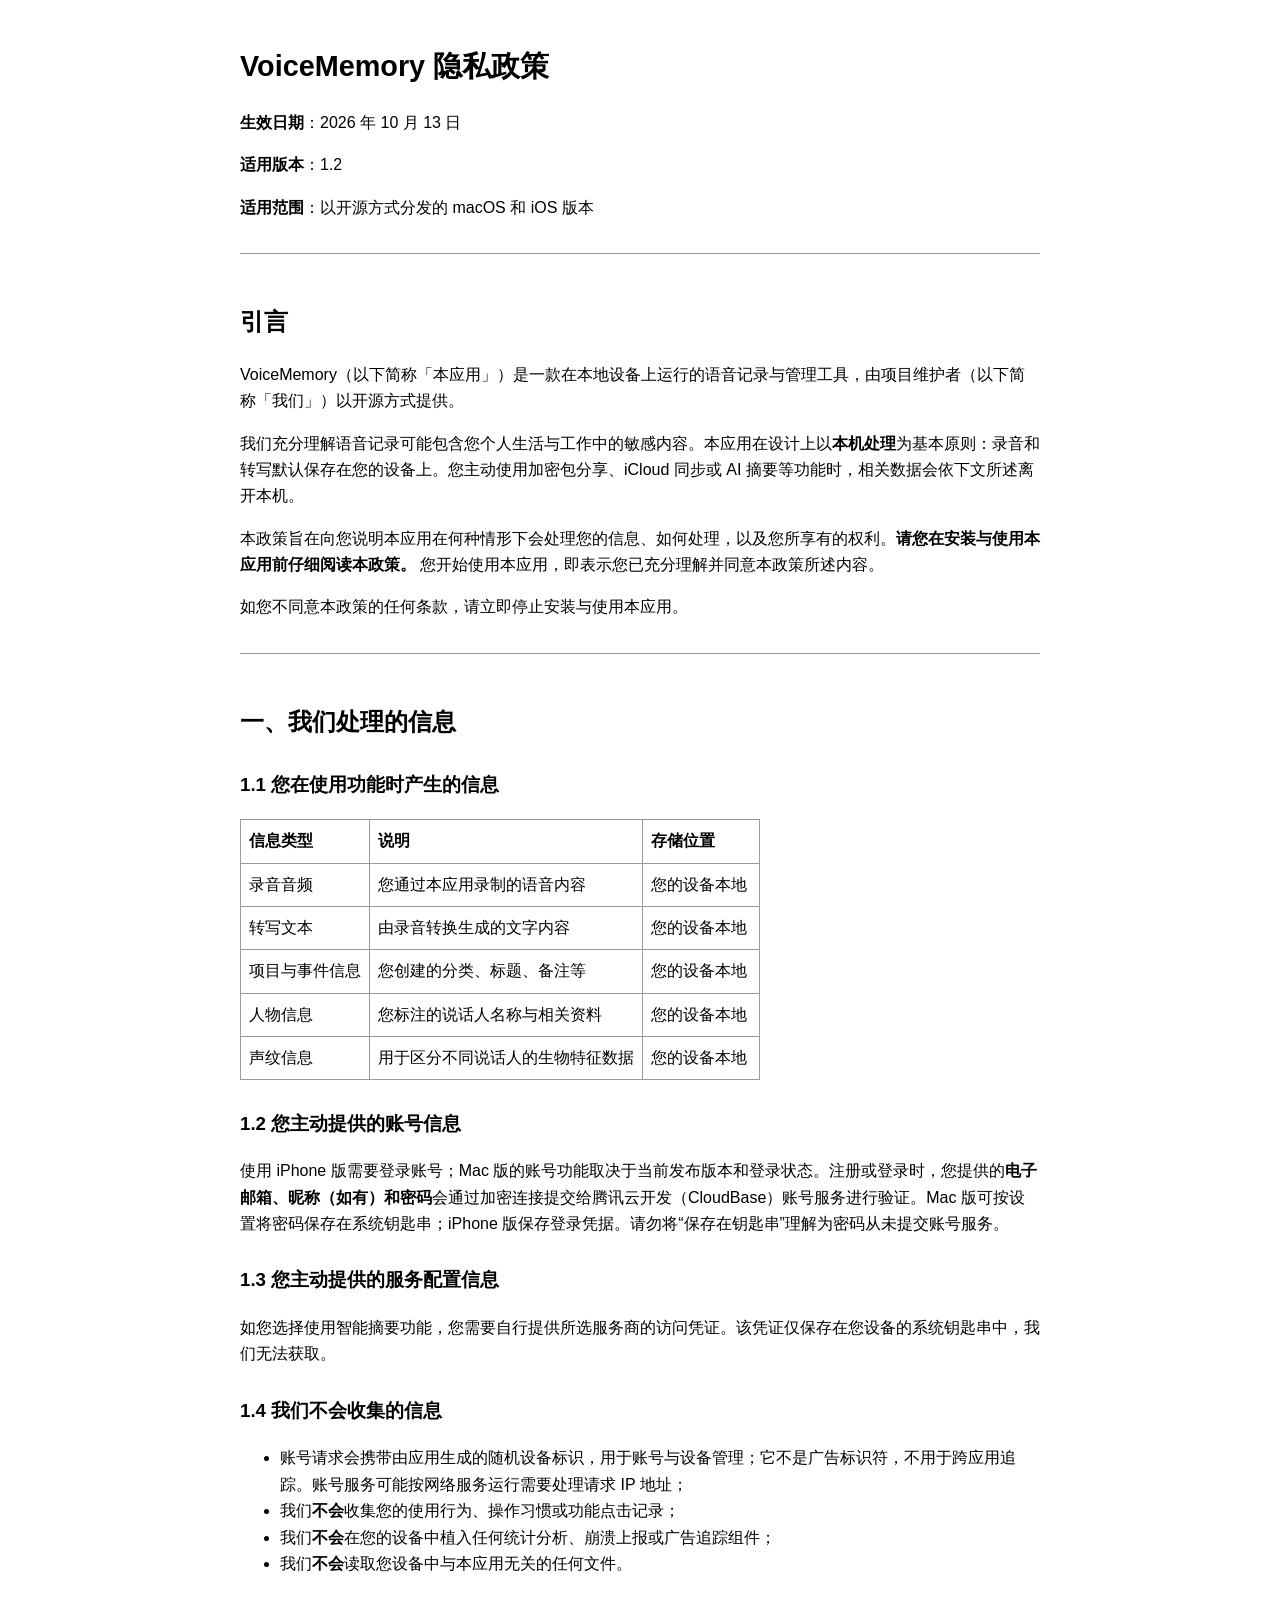
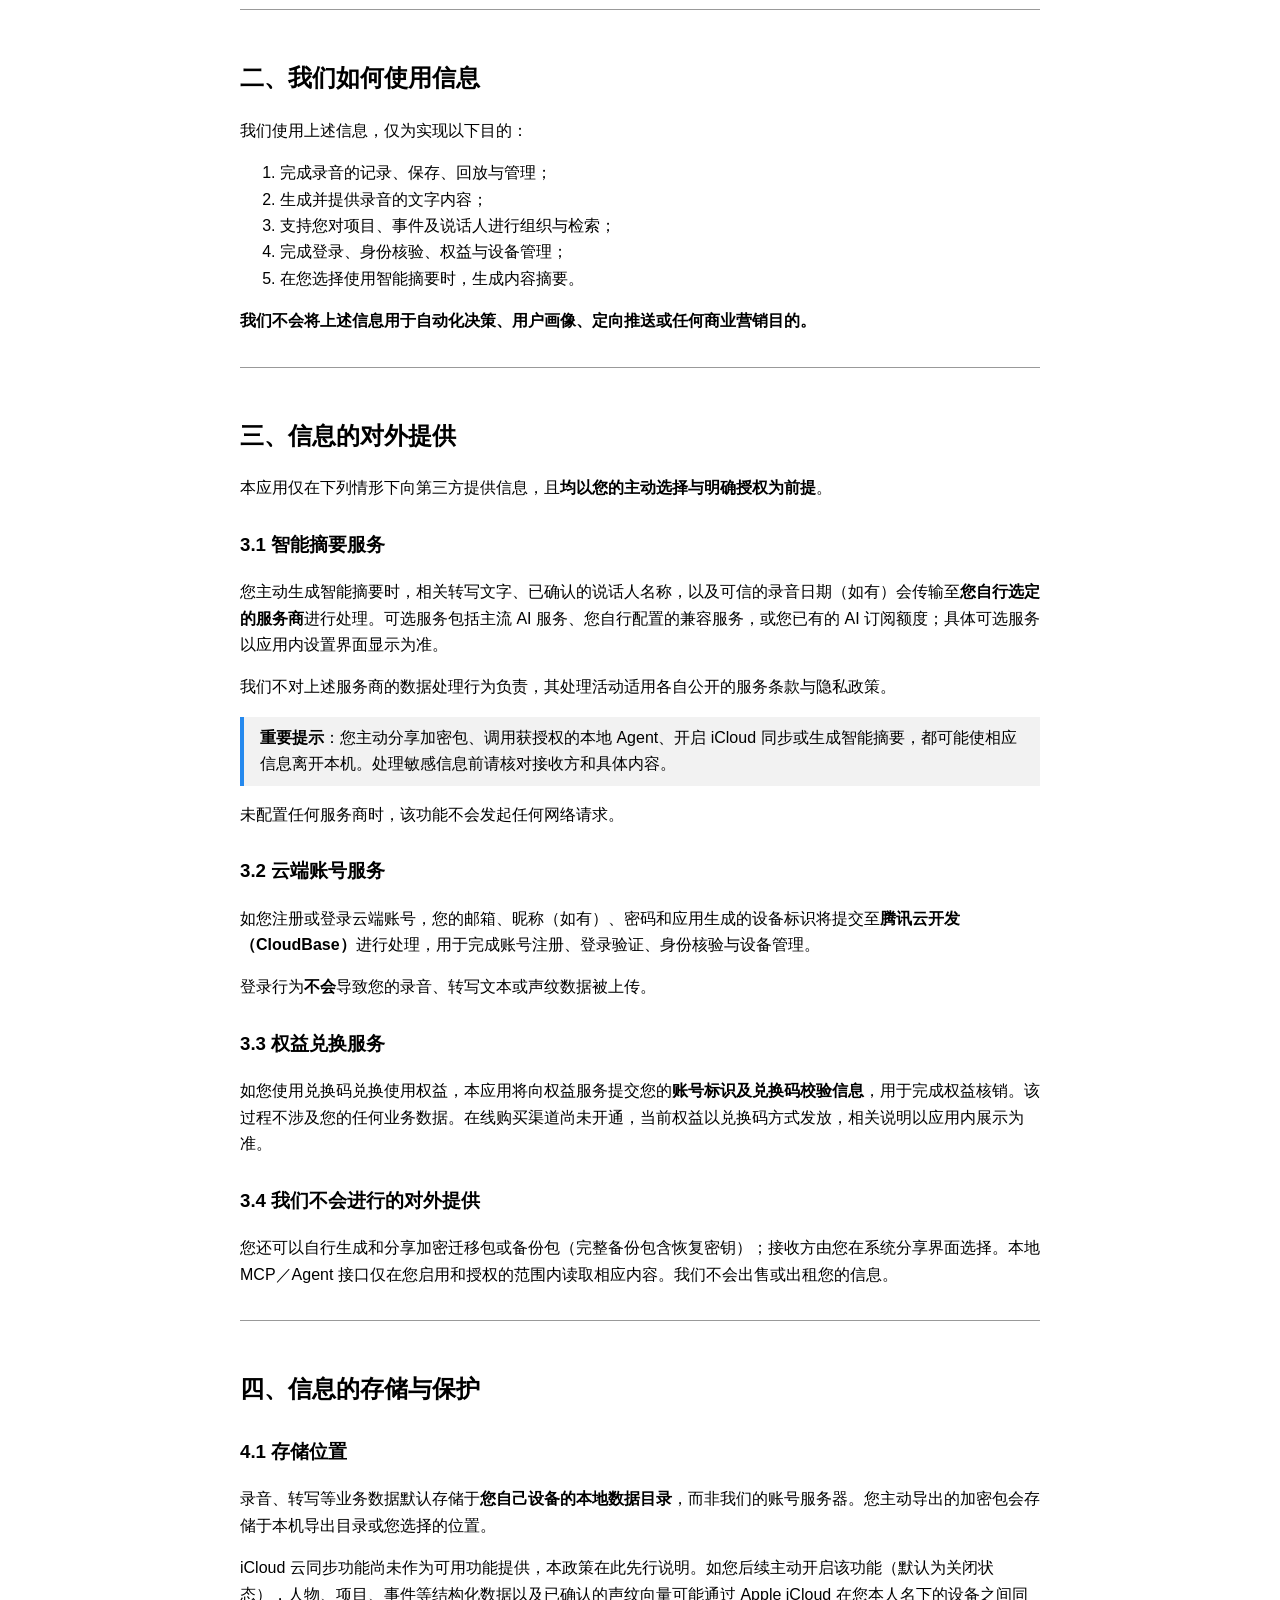
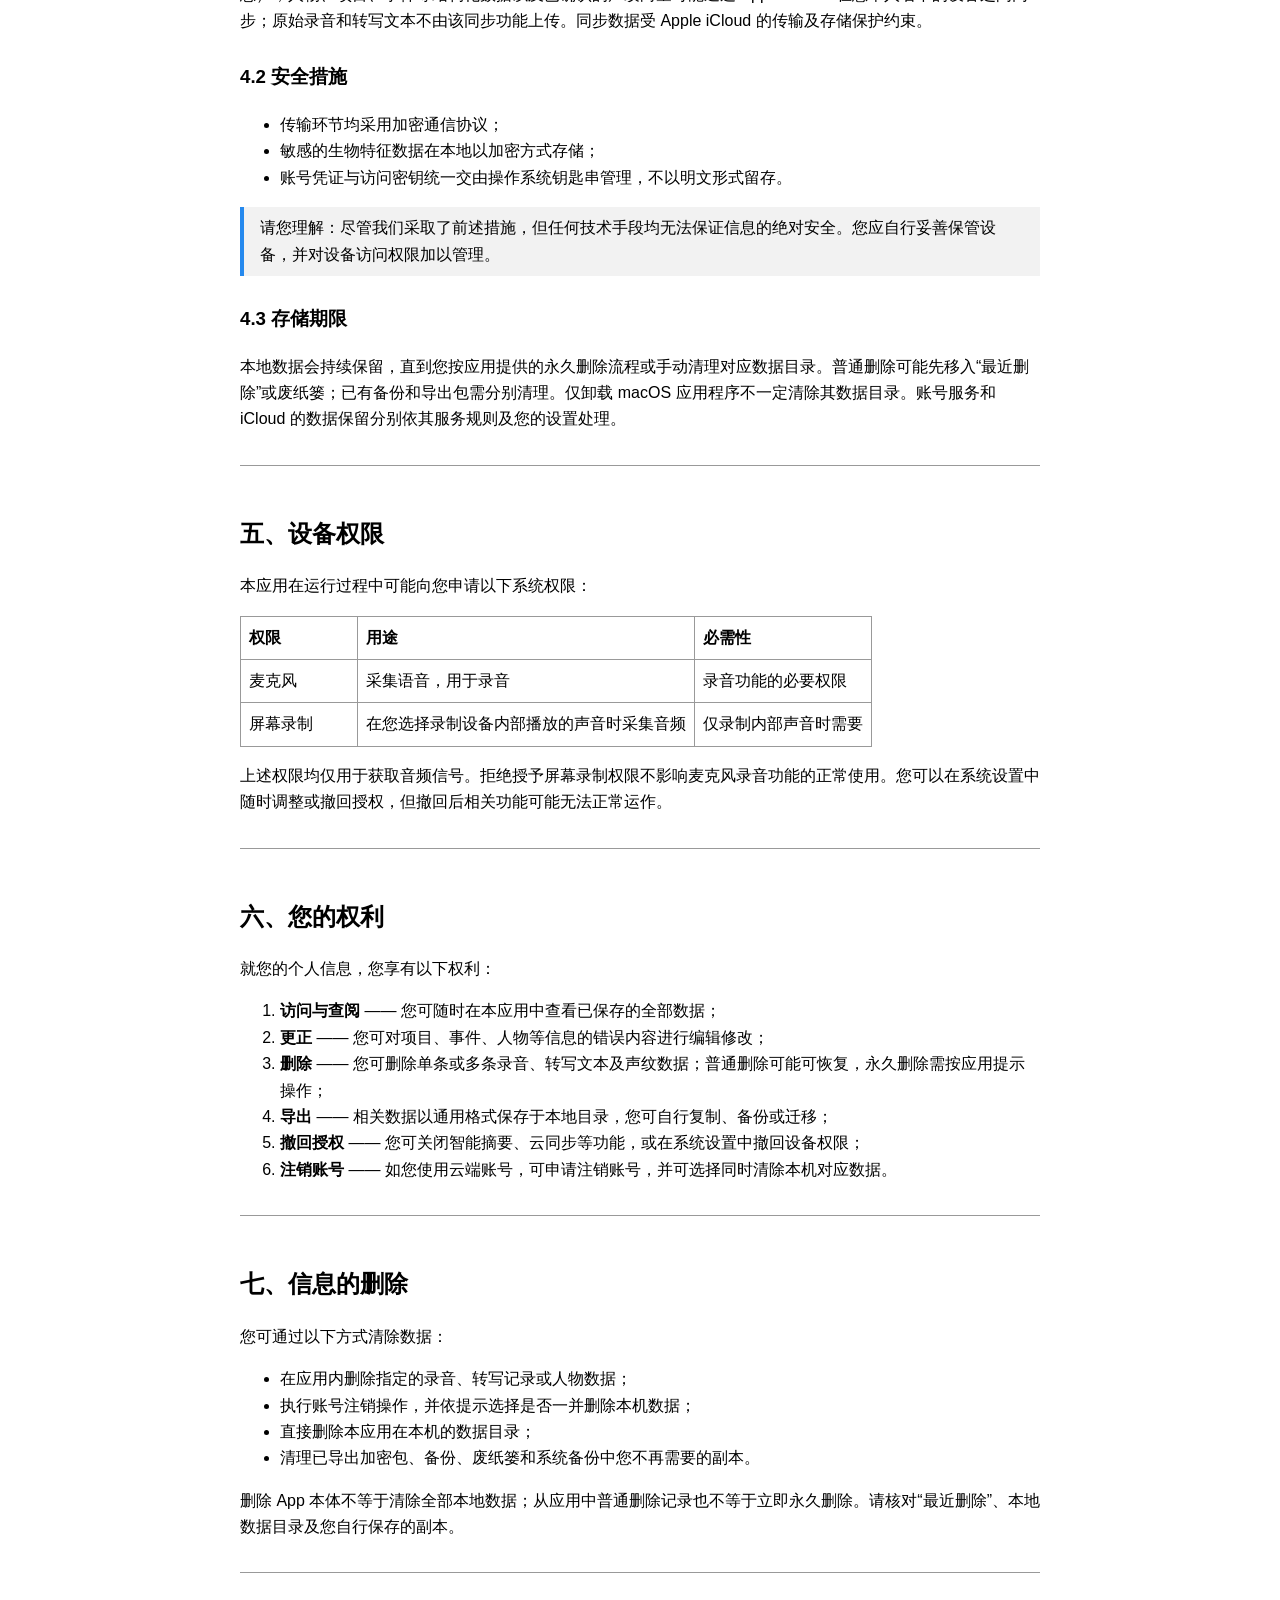
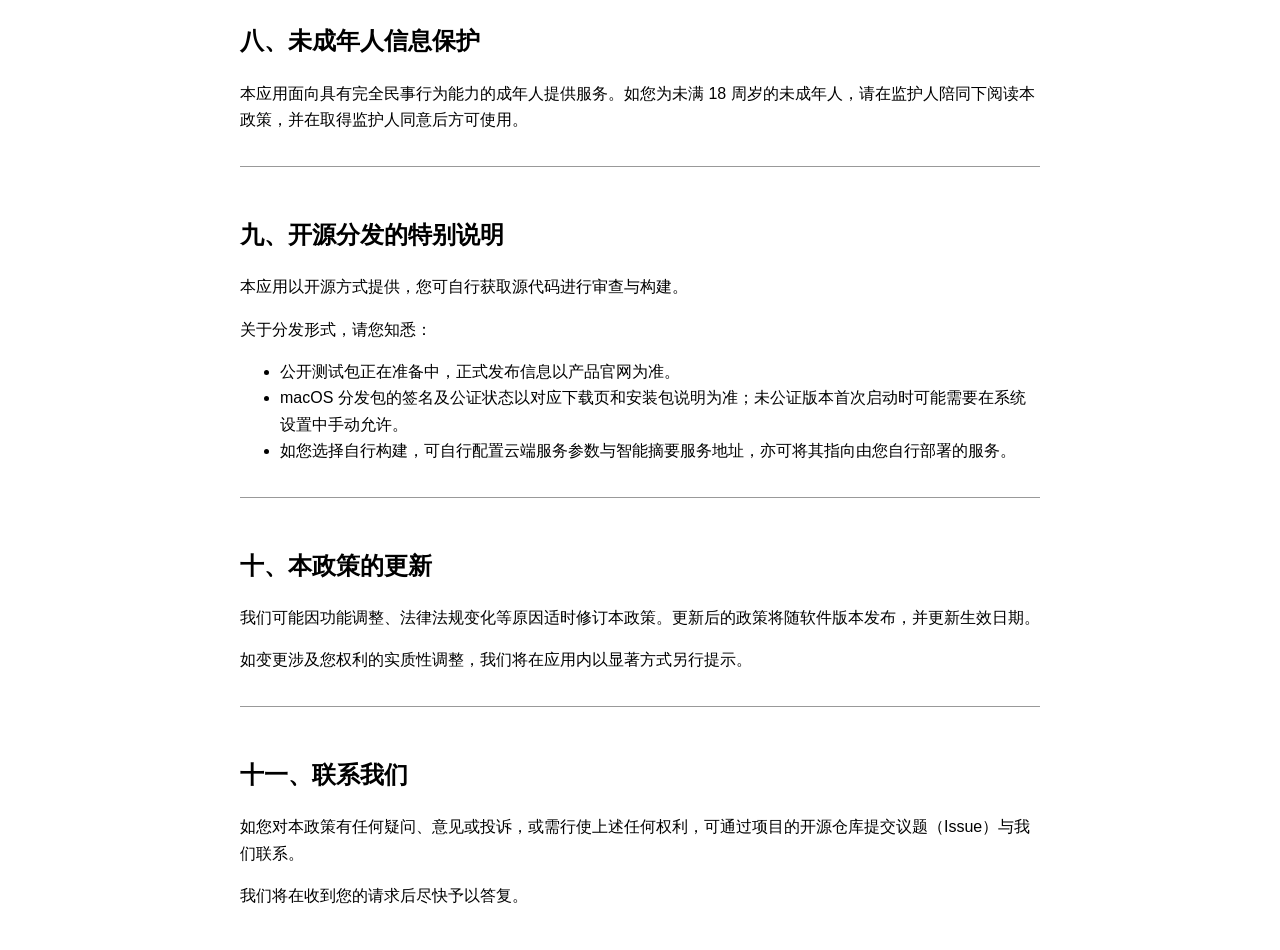
==== privacy-policy.html @ e8d7c986 "Add beta download links and privacy policy page; sync README and site copy with 1.1.1 beta" ====
<!doctype html><html lang="zh-CN"><head><meta charset="utf-8"><meta name="viewport" content="width=device-width,initial-scale=1"><title>VoiceMemory 隐私政策</title><style>
:root{color-scheme:light dark}body{font:16px/1.65 -apple-system,BlinkMacSystemFont,sans-serif;max-width:800px;margin:auto;padding:24px;color:CanvasText;background:Canvas}h1{font-size:1.8em}h2{margin-top:2em}h3{margin-top:1.5em}p,li{overflow-wrap:anywhere}table{border-collapse:collapse;display:block;overflow-x:auto;width:100%}th,td{border:1px solid #999;padding:8px;text-align:left;min-width:100px}blockquote{margin:1em 0;padding:.5em 1em;border-left:4px solid #2589ee;background:rgba(128,128,128,.1)}hr{border:0;border-top:1px solid #999;margin:2em 0}
</style></head><body><h1>VoiceMemory 隐私政策</h1>
<p><strong>生效日期</strong>：2026 年 10 月 13 日</p>
<p><strong>适用版本</strong>：1.2</p>
<p><strong>适用范围</strong>：以开源方式分发的 macOS 和 iOS 版本</p>
<hr>
<h2>引言</h2>
<p>VoiceMemory（以下简称「本应用」）是一款在本地设备上运行的语音记录与管理工具，由项目维护者（以下简称「我们」）以开源方式提供。</p>
<p>我们充分理解语音记录可能包含您个人生活与工作中的敏感内容。本应用在设计上以<strong>本机处理</strong>为基本原则：录音和转写默认保存在您的设备上。您主动使用加密包分享、iCloud 同步或 AI 摘要等功能时，相关数据会依下文所述离开本机。</p>
<p>本政策旨在向您说明本应用在何种情形下会处理您的信息、如何处理，以及您所享有的权利。<strong>请您在安装与使用本应用前仔细阅读本政策。</strong> 您开始使用本应用，即表示您已充分理解并同意本政策所述内容。</p>
<p>如您不同意本政策的任何条款，请立即停止安装与使用本应用。</p>
<hr>
<h2>一、我们处理的信息</h2>
<h3>1.1 您在使用功能时产生的信息</h3>
<table><thead><tr><th>信息类型</th><th>说明</th><th>存储位置</th></tr></thead><tbody>
<tr><td>录音音频</td><td>您通过本应用录制的语音内容</td><td>您的设备本地</td></tr>
<tr><td>转写文本</td><td>由录音转换生成的文字内容</td><td>您的设备本地</td></tr>
<tr><td>项目与事件信息</td><td>您创建的分类、标题、备注等</td><td>您的设备本地</td></tr>
<tr><td>人物信息</td><td>您标注的说话人名称与相关资料</td><td>您的设备本地</td></tr>
<tr><td>声纹信息</td><td>用于区分不同说话人的生物特征数据</td><td>您的设备本地</td></tr>
</tbody></table>
<h3>1.2 您主动提供的账号信息</h3>
<p>使用 iPhone 版需要登录账号；Mac 版的账号功能取决于当前发布版本和登录状态。注册或登录时，您提供的<strong>电子邮箱、昵称（如有）和密码</strong>会通过加密连接提交给腾讯云开发（CloudBase）账号服务进行验证。Mac 版可按设置将密码保存在系统钥匙串；iPhone 版保存登录凭据。请勿将“保存在钥匙串”理解为密码从未提交账号服务。</p>
<h3>1.3 您主动提供的服务配置信息</h3>
<p>如您选择使用智能摘要功能，您需要自行提供所选服务商的访问凭证。该凭证仅保存在您设备的系统钥匙串中，我们无法获取。</p>
<h3>1.4 我们不会收集的信息</h3>
<ul>
<li>账号请求会携带由应用生成的随机设备标识，用于账号与设备管理；它不是广告标识符，不用于跨应用追踪。账号服务可能按网络服务运行需要处理请求 IP 地址；</li>
<li>我们<strong>不会</strong>收集您的使用行为、操作习惯或功能点击记录；</li>
<li>我们<strong>不会</strong>在您的设备中植入任何统计分析、崩溃上报或广告追踪组件；</li>
<li>我们<strong>不会</strong>读取您设备中与本应用无关的任何文件。</li>
</ul>
<hr>
<h2>二、我们如何使用信息</h2>
<p>我们使用上述信息，仅为实现以下目的：</p>
<ol>
<li>完成录音的记录、保存、回放与管理；</li>
<li>生成并提供录音的文字内容；</li>
<li>支持您对项目、事件及说话人进行组织与检索；</li>
<li>完成登录、身份核验、权益与设备管理；</li>
<li>在您选择使用智能摘要时，生成内容摘要。</li>
</ol>
<p><strong>我们不会将上述信息用于自动化决策、用户画像、定向推送或任何商业营销目的。</strong></p>
<hr>
<h2>三、信息的对外提供</h2>
<p>本应用仅在下列情形下向第三方提供信息，且<strong>均以您的主动选择与明确授权为前提</strong>。</p>
<h3>3.1 智能摘要服务</h3>
<p>您主动生成智能摘要时，相关转写文字、已确认的说话人名称，以及可信的录音日期（如有）会传输至<strong>您自行选定的服务商</strong>进行处理。可选服务包括主流 AI 服务、您自行配置的兼容服务，或您已有的 AI 订阅额度；具体可选服务以应用内设置界面显示为准。</p>
<p>我们不对上述服务商的数据处理行为负责，其处理活动适用各自公开的服务条款与隐私政策。</p>
<blockquote><strong>重要提示</strong>：您主动分享加密包、调用获授权的本地 Agent、开启 iCloud 同步或生成智能摘要，都可能使相应信息离开本机。处理敏感信息前请核对接收方和具体内容。</blockquote>
<p>未配置任何服务商时，该功能不会发起任何网络请求。</p>
<h3>3.2 云端账号服务</h3>
<p>如您注册或登录云端账号，您的邮箱、昵称（如有）、密码和应用生成的设备标识将提交至<strong>腾讯云开发（CloudBase）</strong>进行处理，用于完成账号注册、登录验证、身份核验与设备管理。</p>
<p>登录行为<strong>不会</strong>导致您的录音、转写文本或声纹数据被上传。</p>
<h3>3.3 权益兑换服务</h3>
<p>如您使用兑换码兑换使用权益，本应用将向权益服务提交您的<strong>账号标识及兑换码校验信息</strong>，用于完成权益核销。该过程不涉及您的任何业务数据。在线购买渠道尚未开通，当前权益以兑换码方式发放，相关说明以应用内展示为准。</p>
<h3>3.4 我们不会进行的对外提供</h3>
<p>您还可以自行生成和分享加密迁移包或备份包（完整备份包含恢复密钥）；接收方由您在系统分享界面选择。本地 MCP／Agent 接口仅在您启用和授权的范围内读取相应内容。我们不会出售或出租您的信息。</p>
<hr>
<h2>四、信息的存储与保护</h2>
<h3>4.1 存储位置</h3>
<p>录音、转写等业务数据默认存储于<strong>您自己设备的本地数据目录</strong>，而非我们的账号服务器。您主动导出的加密包会存储于本机导出目录或您选择的位置。</p>
<p>iCloud 云同步功能尚未作为可用功能提供，本政策在此先行说明。如您后续主动开启该功能（默认为关闭状态），人物、项目、事件等结构化数据以及已确认的声纹向量可能通过 Apple iCloud 在您本人名下的设备之间同步；原始录音和转写文本不由该同步功能上传。同步数据受 Apple iCloud 的传输及存储保护约束。</p>
<h3>4.2 安全措施</h3>
<ul>
<li>传输环节均采用加密通信协议；</li>
<li>敏感的生物特征数据在本地以加密方式存储；</li>
<li>账号凭证与访问密钥统一交由操作系统钥匙串管理，不以明文形式留存。</li>
</ul>
<blockquote>请您理解：尽管我们采取了前述措施，但任何技术手段均无法保证信息的绝对安全。您应自行妥善保管设备，并对设备访问权限加以管理。</blockquote>
<h3>4.3 存储期限</h3>
<p>本地数据会持续保留，直到您按应用提供的永久删除流程或手动清理对应数据目录。普通删除可能先移入“最近删除”或废纸篓；已有备份和导出包需分别清理。仅卸载 macOS 应用程序不一定清除其数据目录。账号服务和 iCloud 的数据保留分别依其服务规则及您的设置处理。</p>
<hr>
<h2>五、设备权限</h2>
<p>本应用在运行过程中可能向您申请以下系统权限：</p>
<table><thead><tr><th>权限</th><th>用途</th><th>必需性</th></tr></thead><tbody>
<tr><td>麦克风</td><td>采集语音，用于录音</td><td>录音功能的必要权限</td></tr>
<tr><td>屏幕录制</td><td>在您选择录制设备内部播放的声音时采集音频</td><td>仅录制内部声音时需要</td></tr>
</tbody></table>
<p>上述权限均仅用于获取音频信号。拒绝授予屏幕录制权限不影响麦克风录音功能的正常使用。您可以在系统设置中随时调整或撤回授权，但撤回后相关功能可能无法正常运作。</p>
<hr>
<h2>六、您的权利</h2>
<p>就您的个人信息，您享有以下权利：</p>
<ol>
<li><strong>访问与查阅</strong> —— 您可随时在本应用中查看已保存的全部数据；</li>
<li><strong>更正</strong> —— 您可对项目、事件、人物等信息的错误内容进行编辑修改；</li>
<li><strong>删除</strong> —— 您可删除单条或多条录音、转写文本及声纹数据；普通删除可能可恢复，永久删除需按应用提示操作；</li>
<li><strong>导出</strong> —— 相关数据以通用格式保存于本地目录，您可自行复制、备份或迁移；</li>
<li><strong>撤回授权</strong> —— 您可关闭智能摘要、云同步等功能，或在系统设置中撤回设备权限；</li>
<li><strong>注销账号</strong> —— 如您使用云端账号，可申请注销账号，并可选择同时清除本机对应数据。</li>
</ol>
<hr>
<h2>七、信息的删除</h2>
<p>您可通过以下方式清除数据：</p>
<ul>
<li>在应用内删除指定的录音、转写记录或人物数据；</li>
<li>执行账号注销操作，并依提示选择是否一并删除本机数据；</li>
<li>直接删除本应用在本机的数据目录；</li>
<li>清理已导出加密包、备份、废纸篓和系统备份中您不再需要的副本。</li>
</ul>
<p>删除 App 本体不等于清除全部本地数据；从应用中普通删除记录也不等于立即永久删除。请核对“最近删除”、本地数据目录及您自行保存的副本。</p>
<hr>
<h2>八、未成年人信息保护</h2>
<p>本应用面向具有完全民事行为能力的成年人提供服务。如您为未满 18 周岁的未成年人，请在监护人陪同下阅读本政策，并在取得监护人同意后方可使用。</p>
<hr>
<h2>九、开源分发的特别说明</h2>
<p>本应用以开源方式提供，您可自行获取源代码进行审查与构建。</p>
<p>关于分发形式，请您知悉：</p>
<ul>
<li>公开测试包正在准备中，正式发布信息以产品官网为准。</li>
<li>macOS 分发包的签名及公证状态以对应下载页和安装包说明为准；未公证版本首次启动时可能需要在系统设置中手动允许。</li>
<li>如您选择自行构建，可自行配置云端服务参数与智能摘要服务地址，亦可将其指向由您自行部署的服务。</li>
</ul>
<hr>
<h2>十、本政策的更新</h2>
<p>我们可能因功能调整、法律法规变化等原因适时修订本政策。更新后的政策将随软件版本发布，并更新生效日期。</p>
<p>如变更涉及您权利的实质性调整，我们将在应用内以显著方式另行提示。</p>
<hr>
<h2>十一、联系我们</h2>
<p>如您对本政策有任何疑问、意见或投诉，或需行使上述任何权利，可通过项目的开源仓库提交议题（Issue）与我们联系。</p>
<p>我们将在收到您的请求后尽快予以答复。</p></body></html>
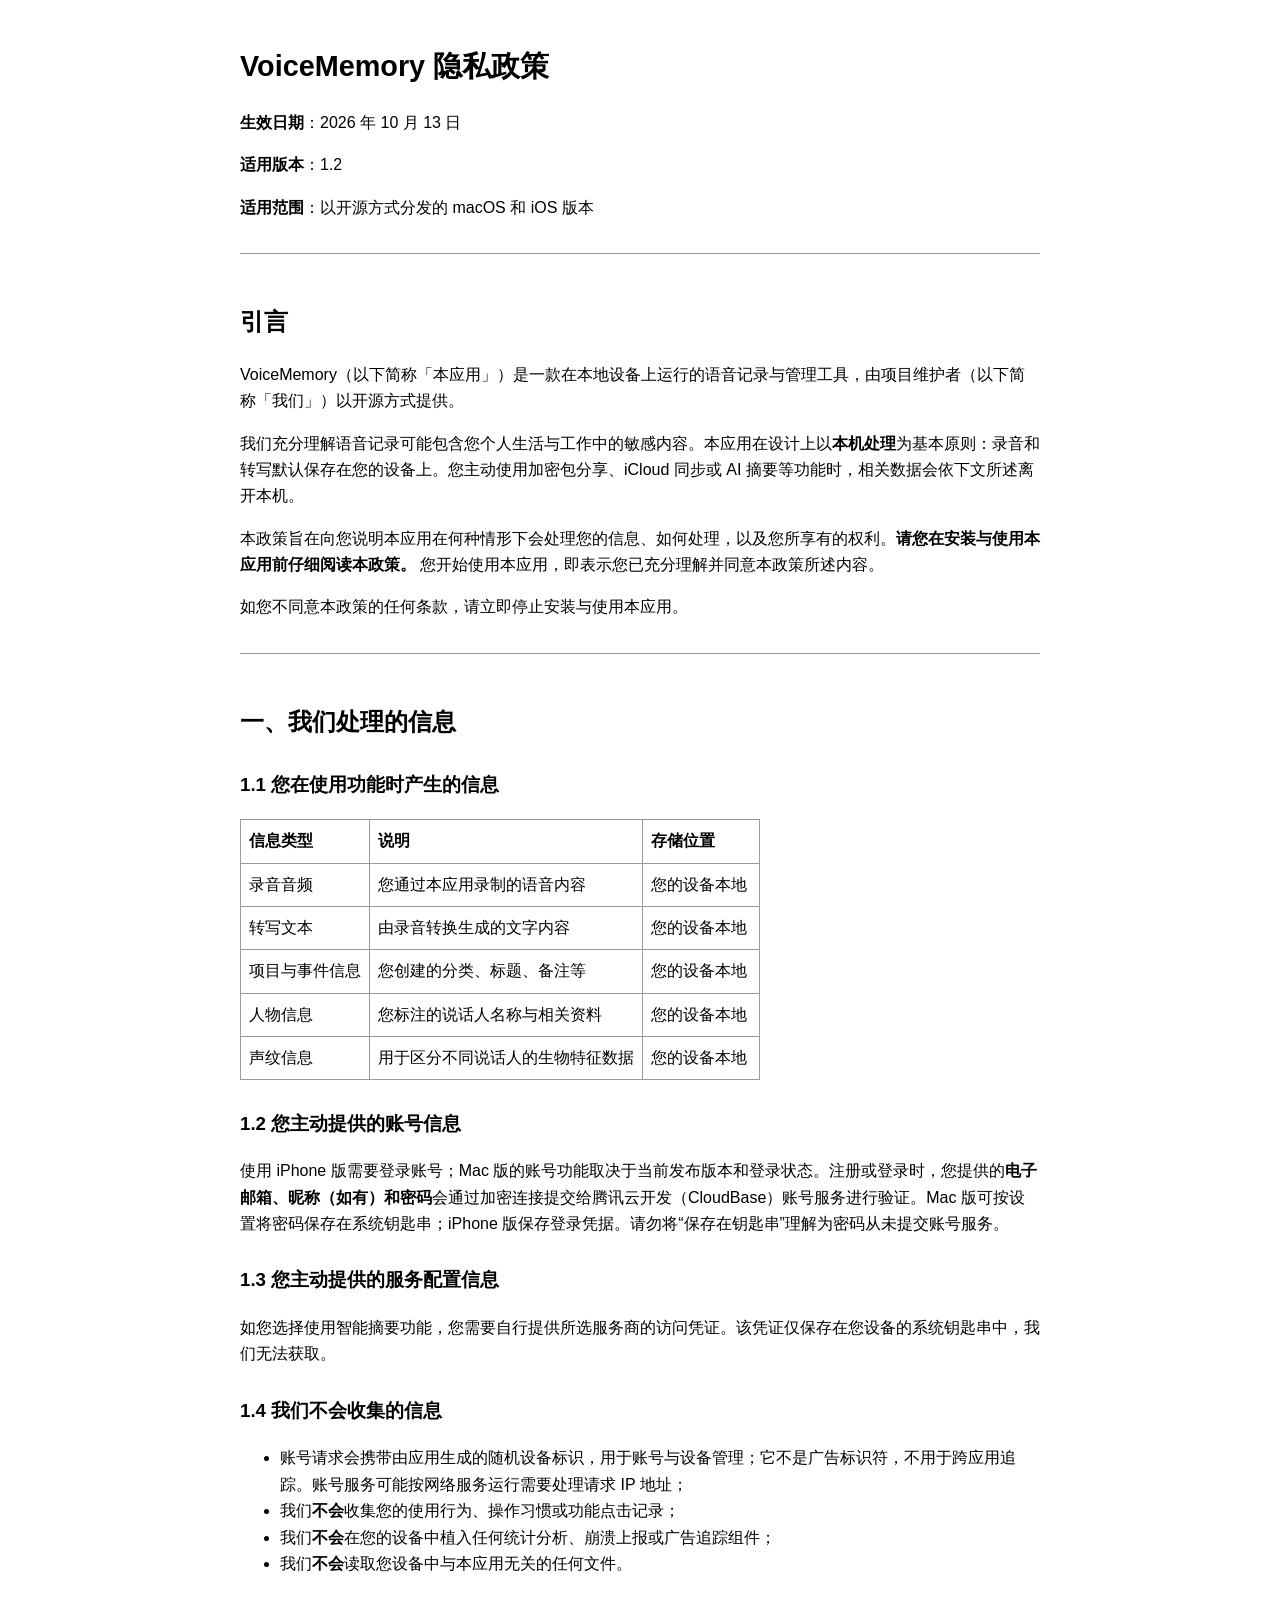
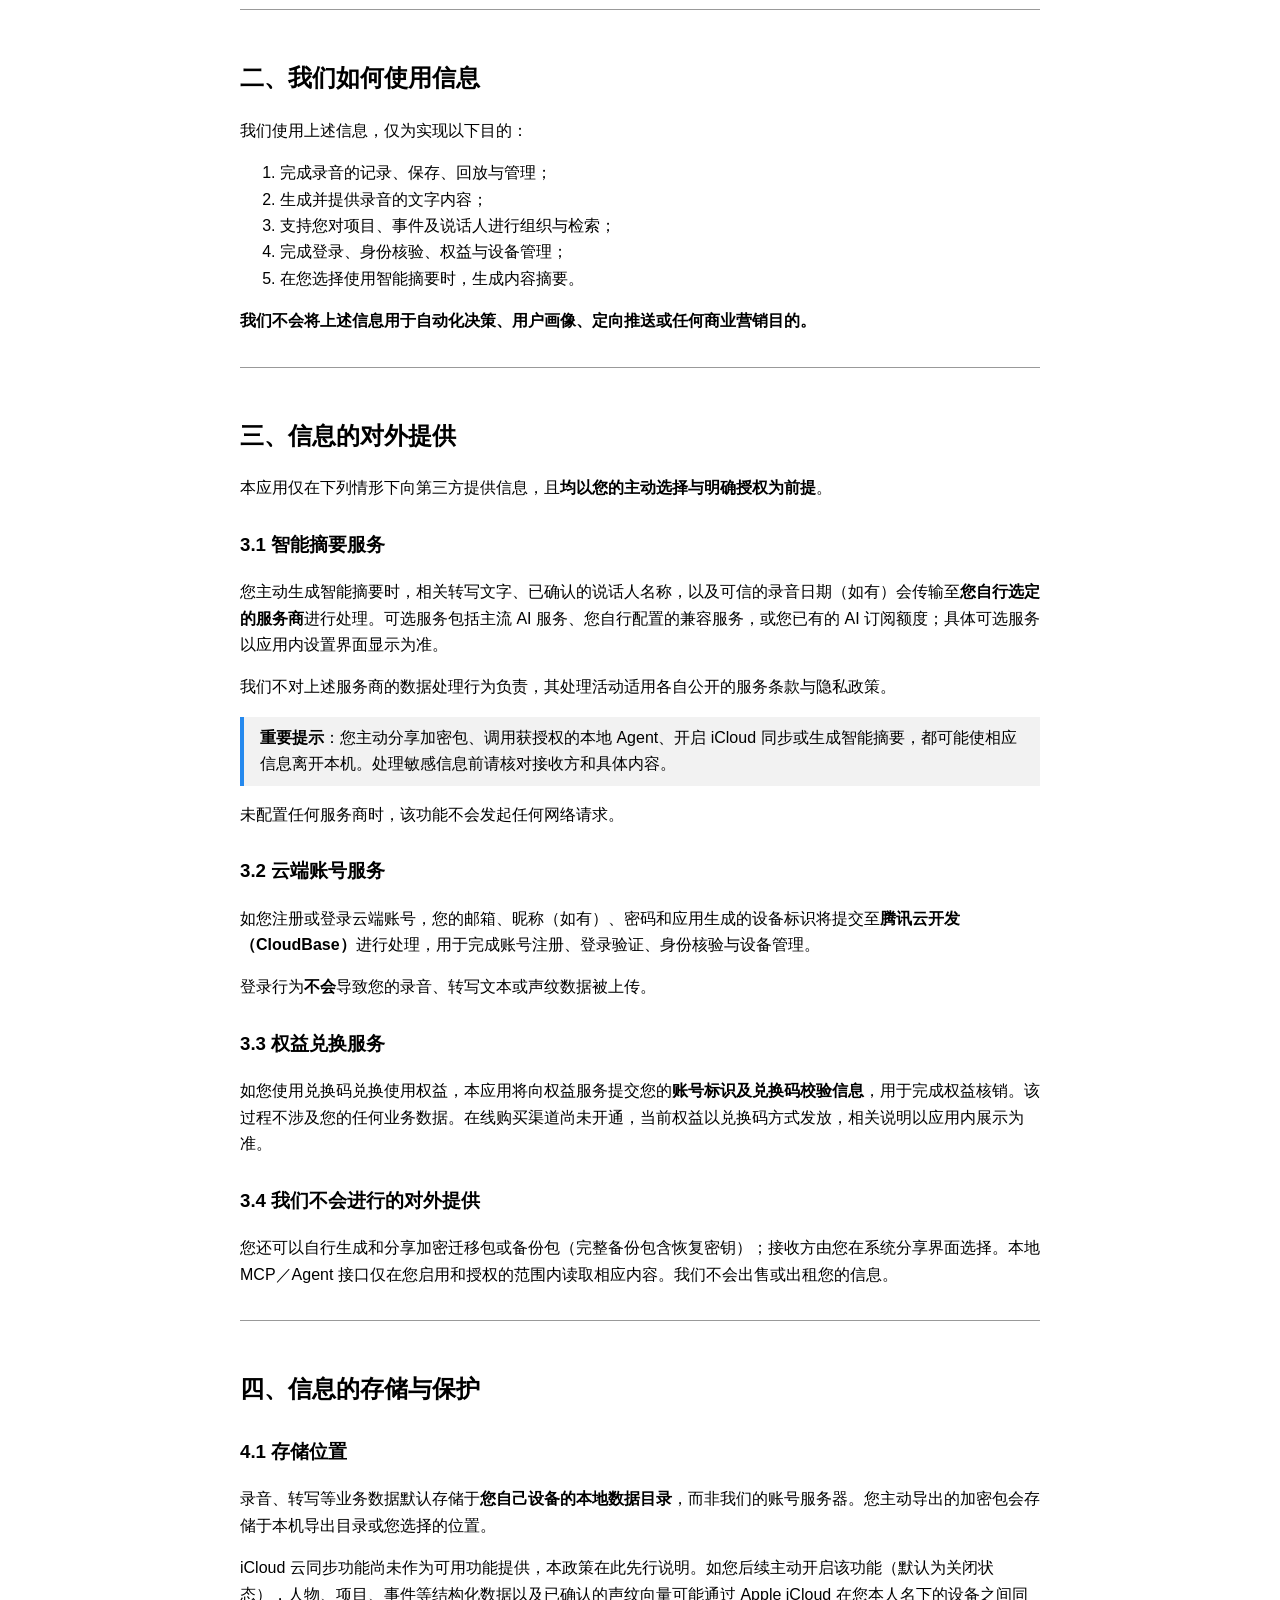
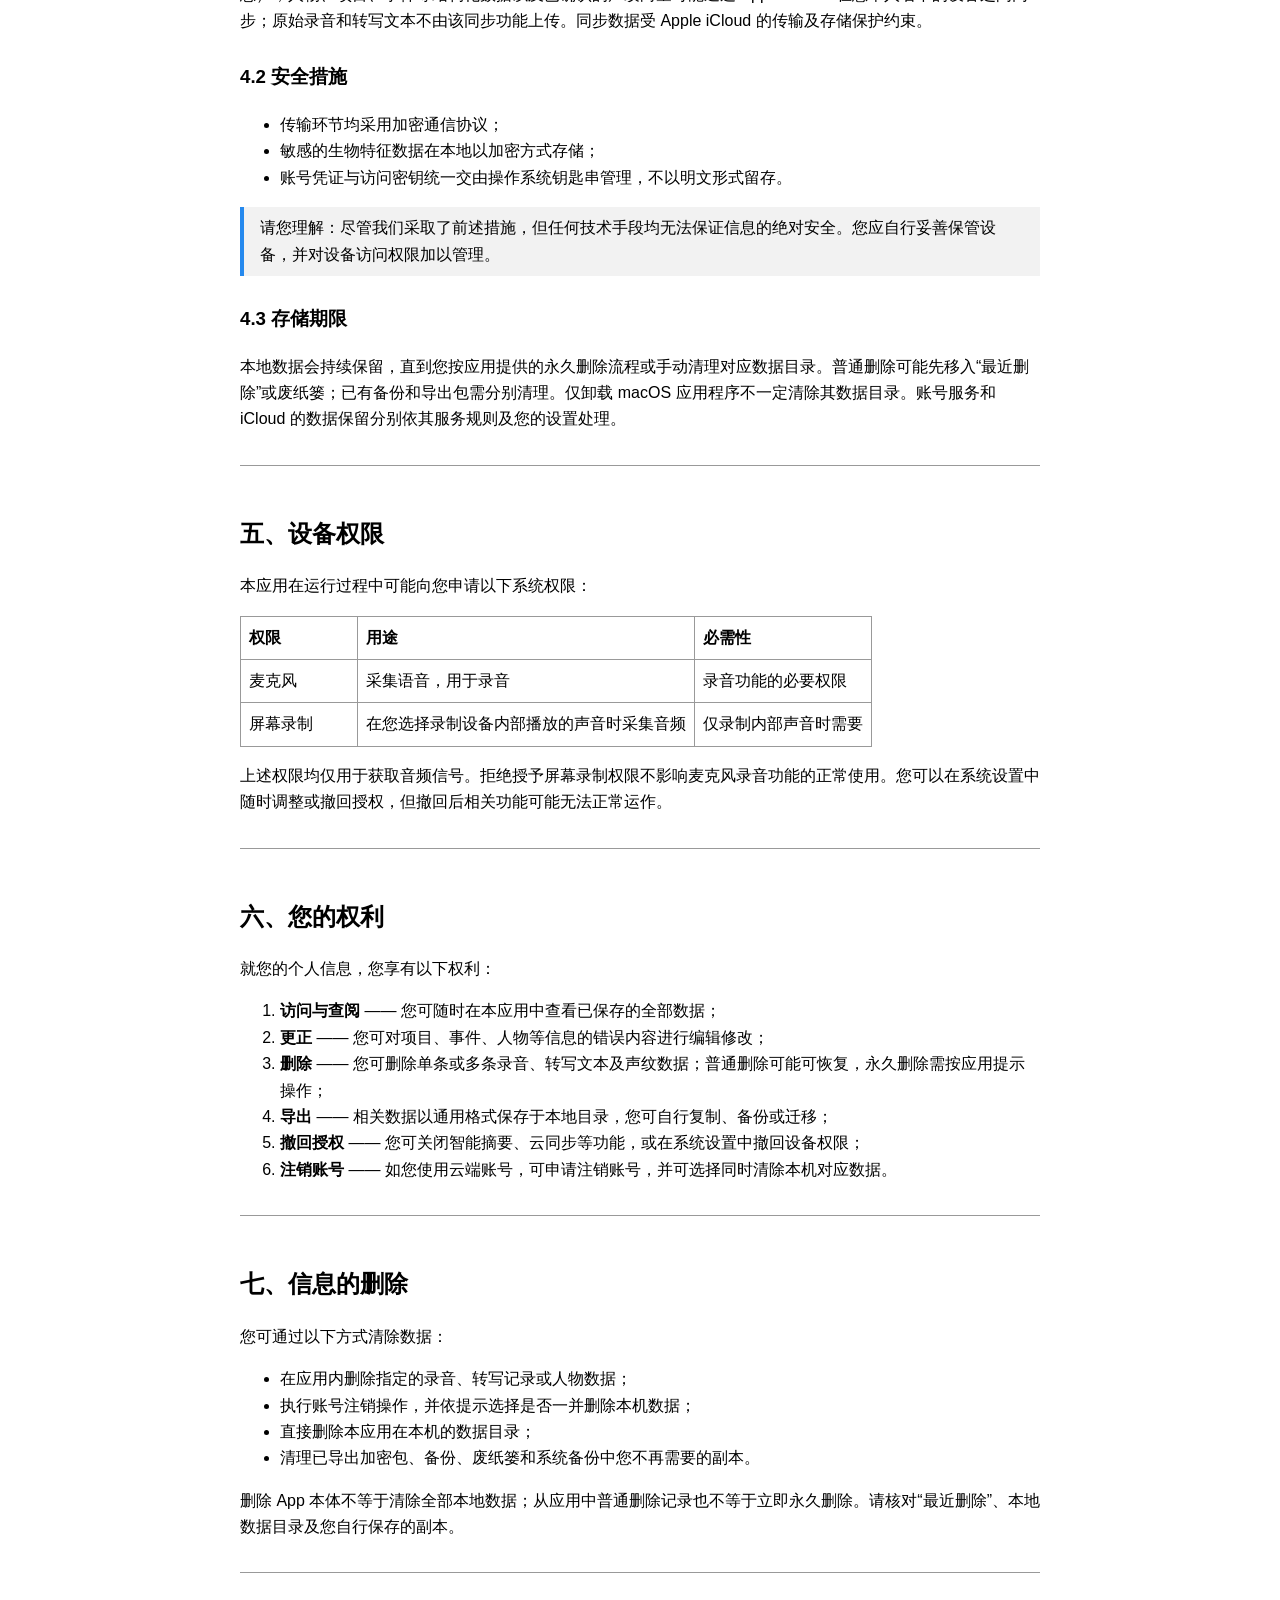
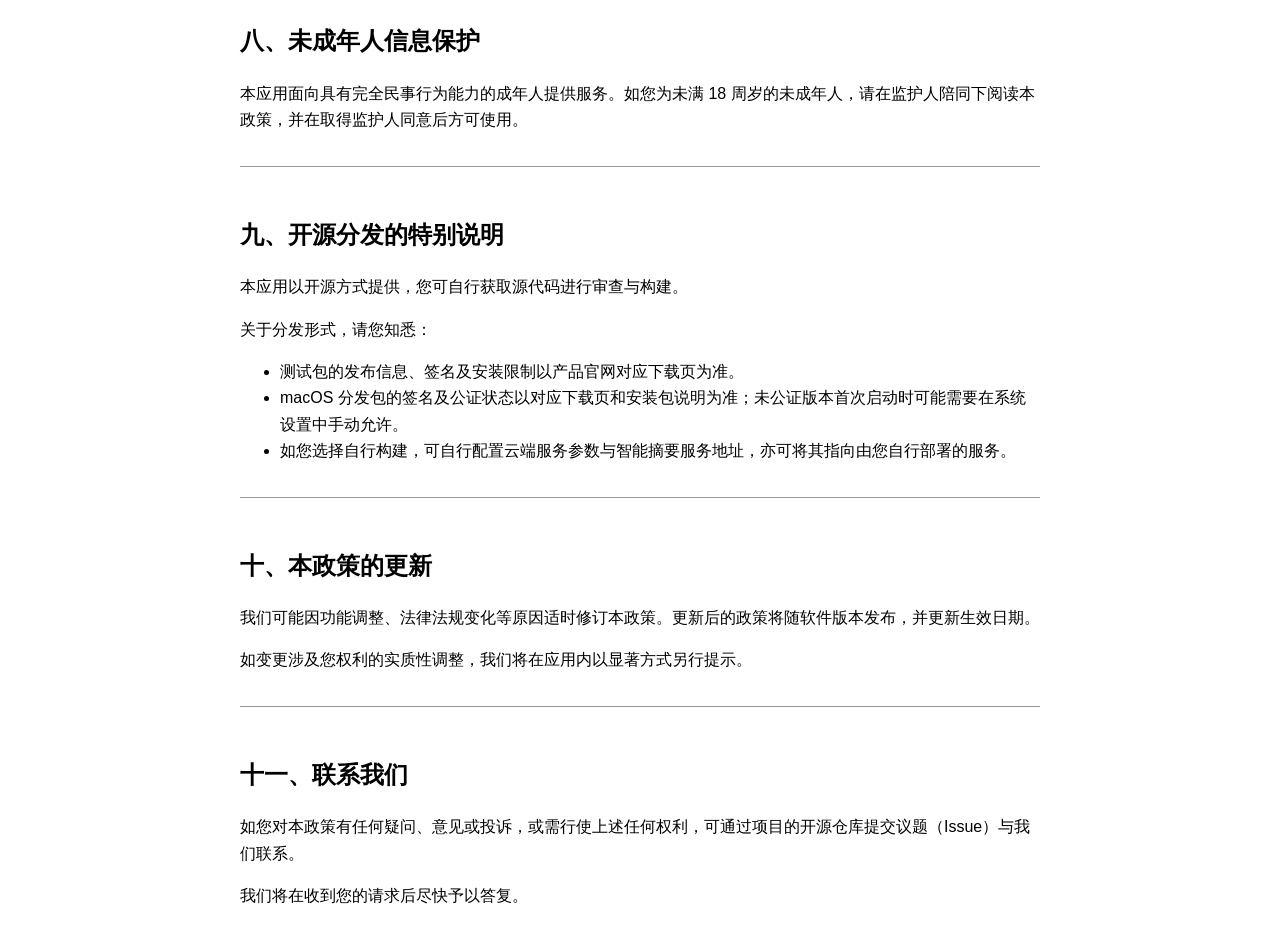
==== commit e5409160: "Publish VoiceMemory 1.2 beta website and release guidance" ====
--- a/privacy-policy.html
+++ b/privacy-policy.html
@@ -108,7 +108,7 @@
 <p>本应用以开源方式提供，您可自行获取源代码进行审查与构建。</p>
 <p>关于分发形式，请您知悉：</p>
 <ul>
-<li>公开测试包正在准备中，正式发布信息以产品官网为准。</li>
+<li>测试包的发布信息、签名及安装限制以产品官网对应下载页为准。</li>
 <li>macOS 分发包的签名及公证状态以对应下载页和安装包说明为准；未公证版本首次启动时可能需要在系统设置中手动允许。</li>
 <li>如您选择自行构建，可自行配置云端服务参数与智能摘要服务地址，亦可将其指向由您自行部署的服务。</li>
 </ul>
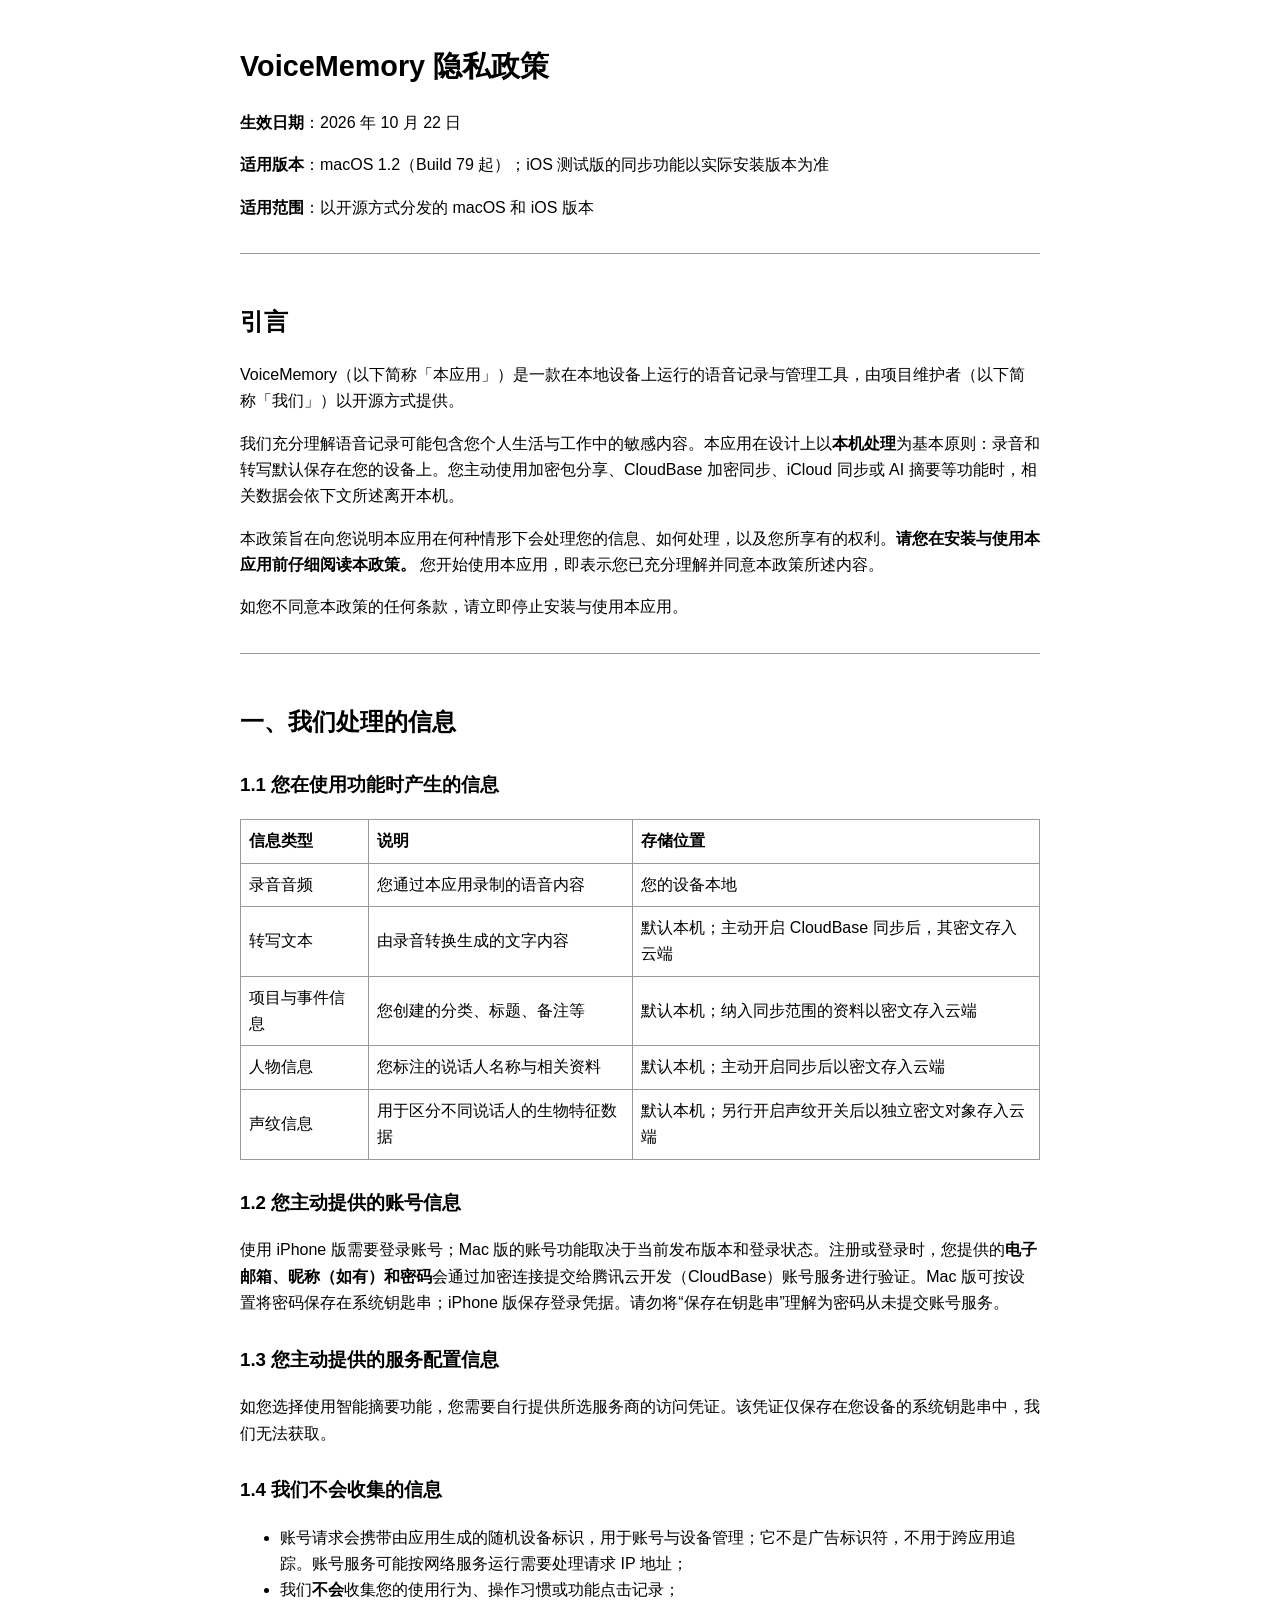
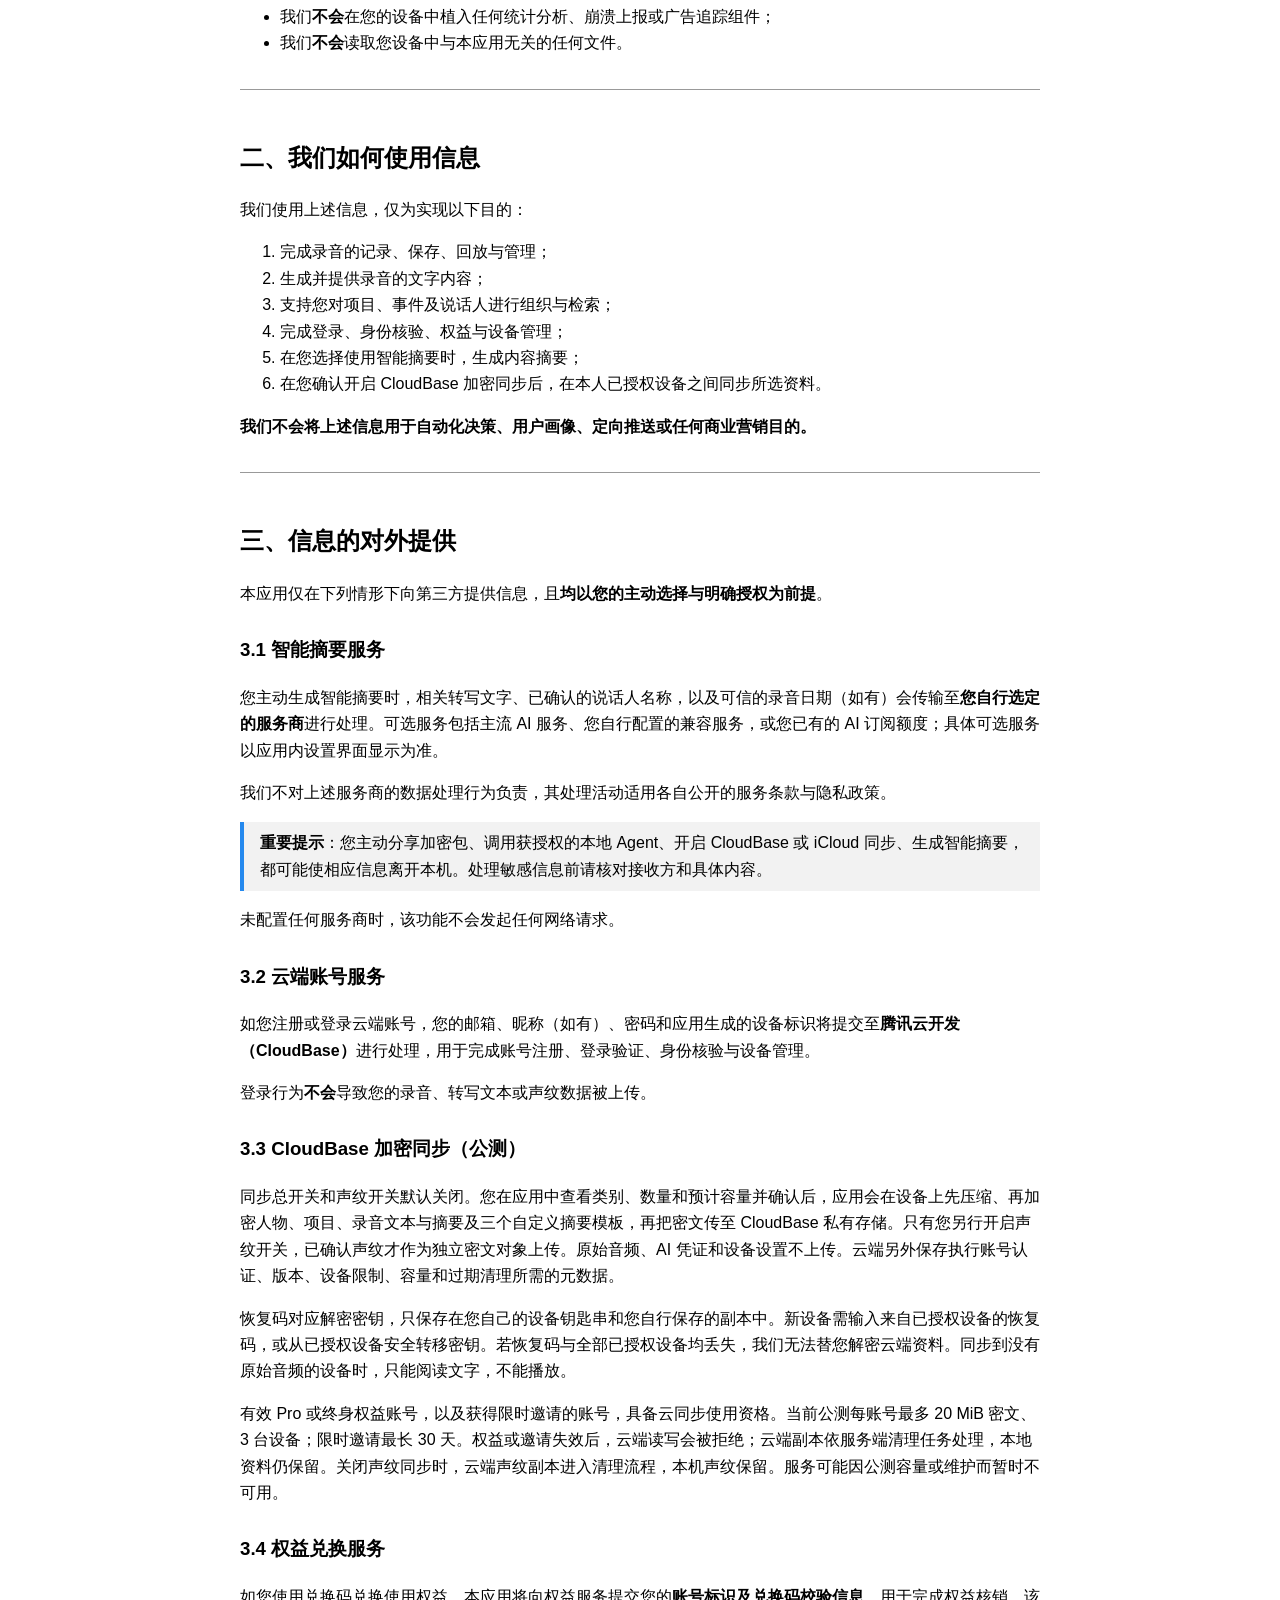
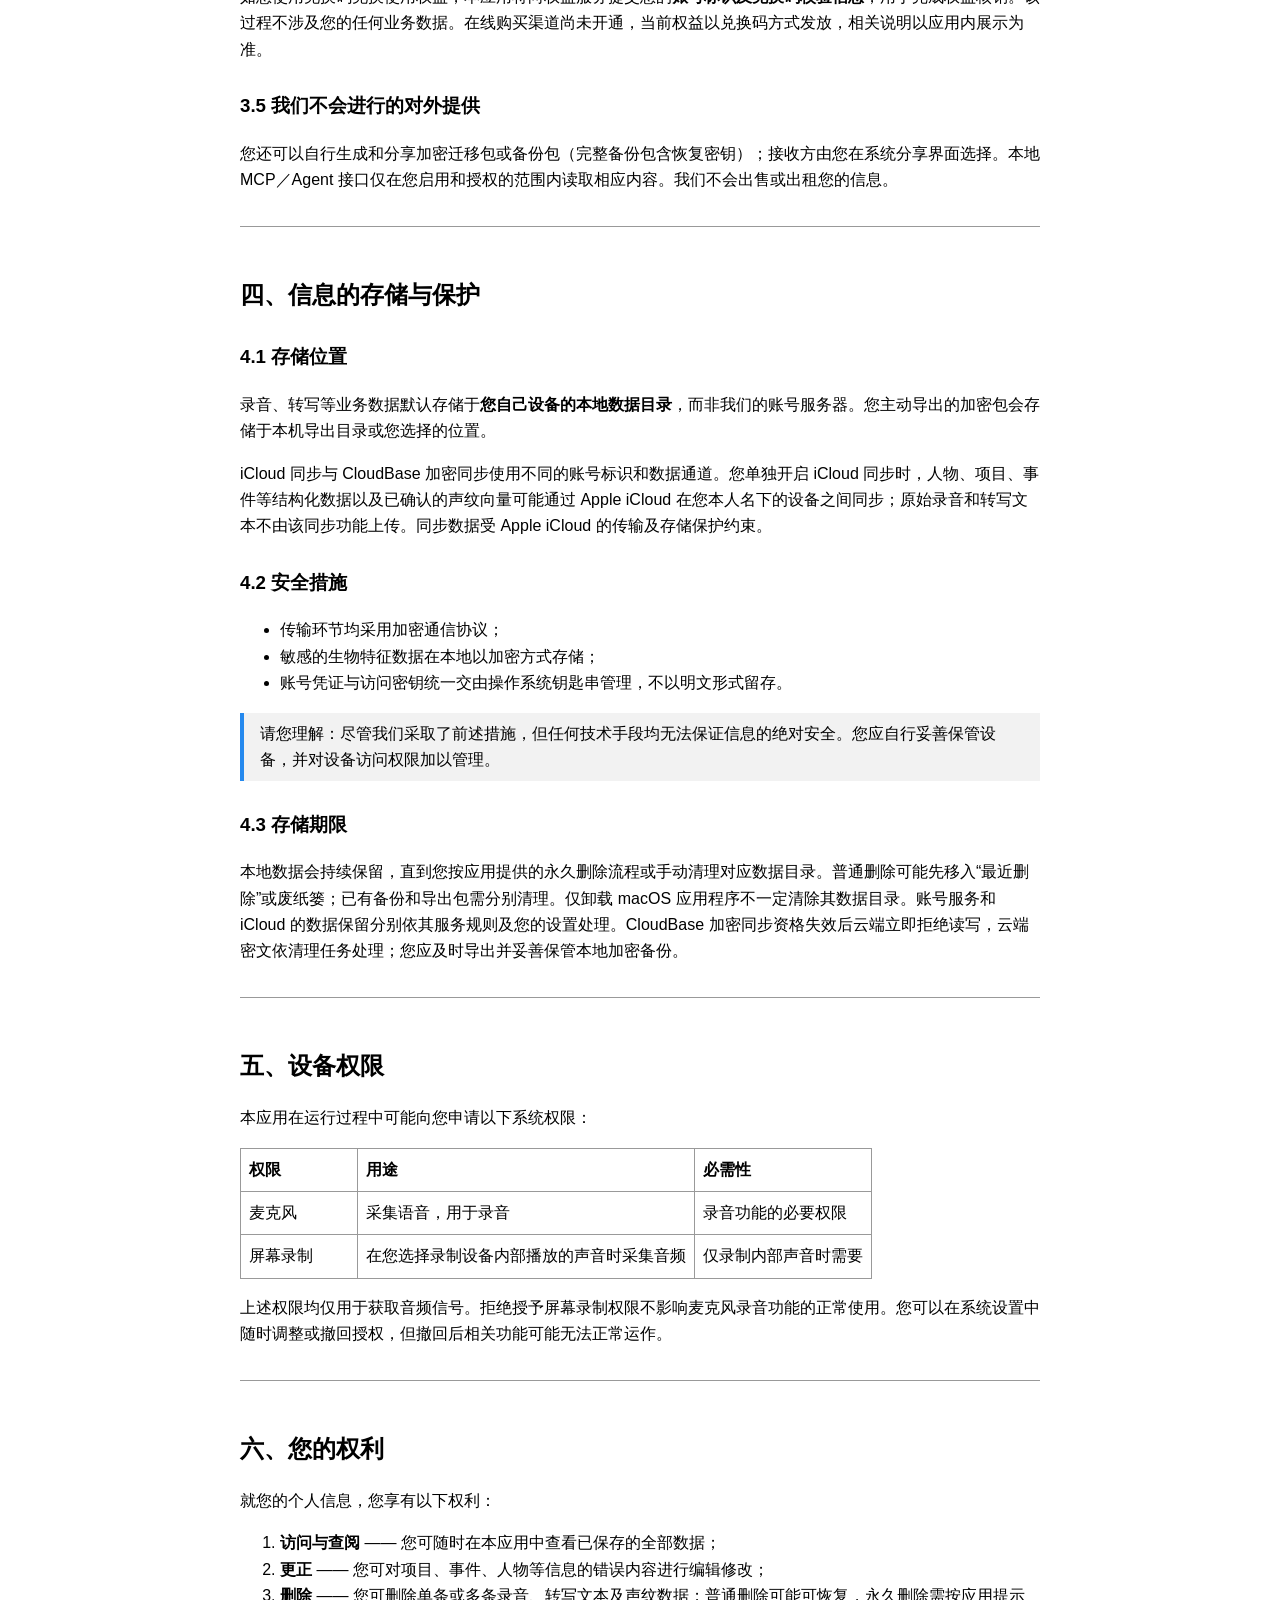
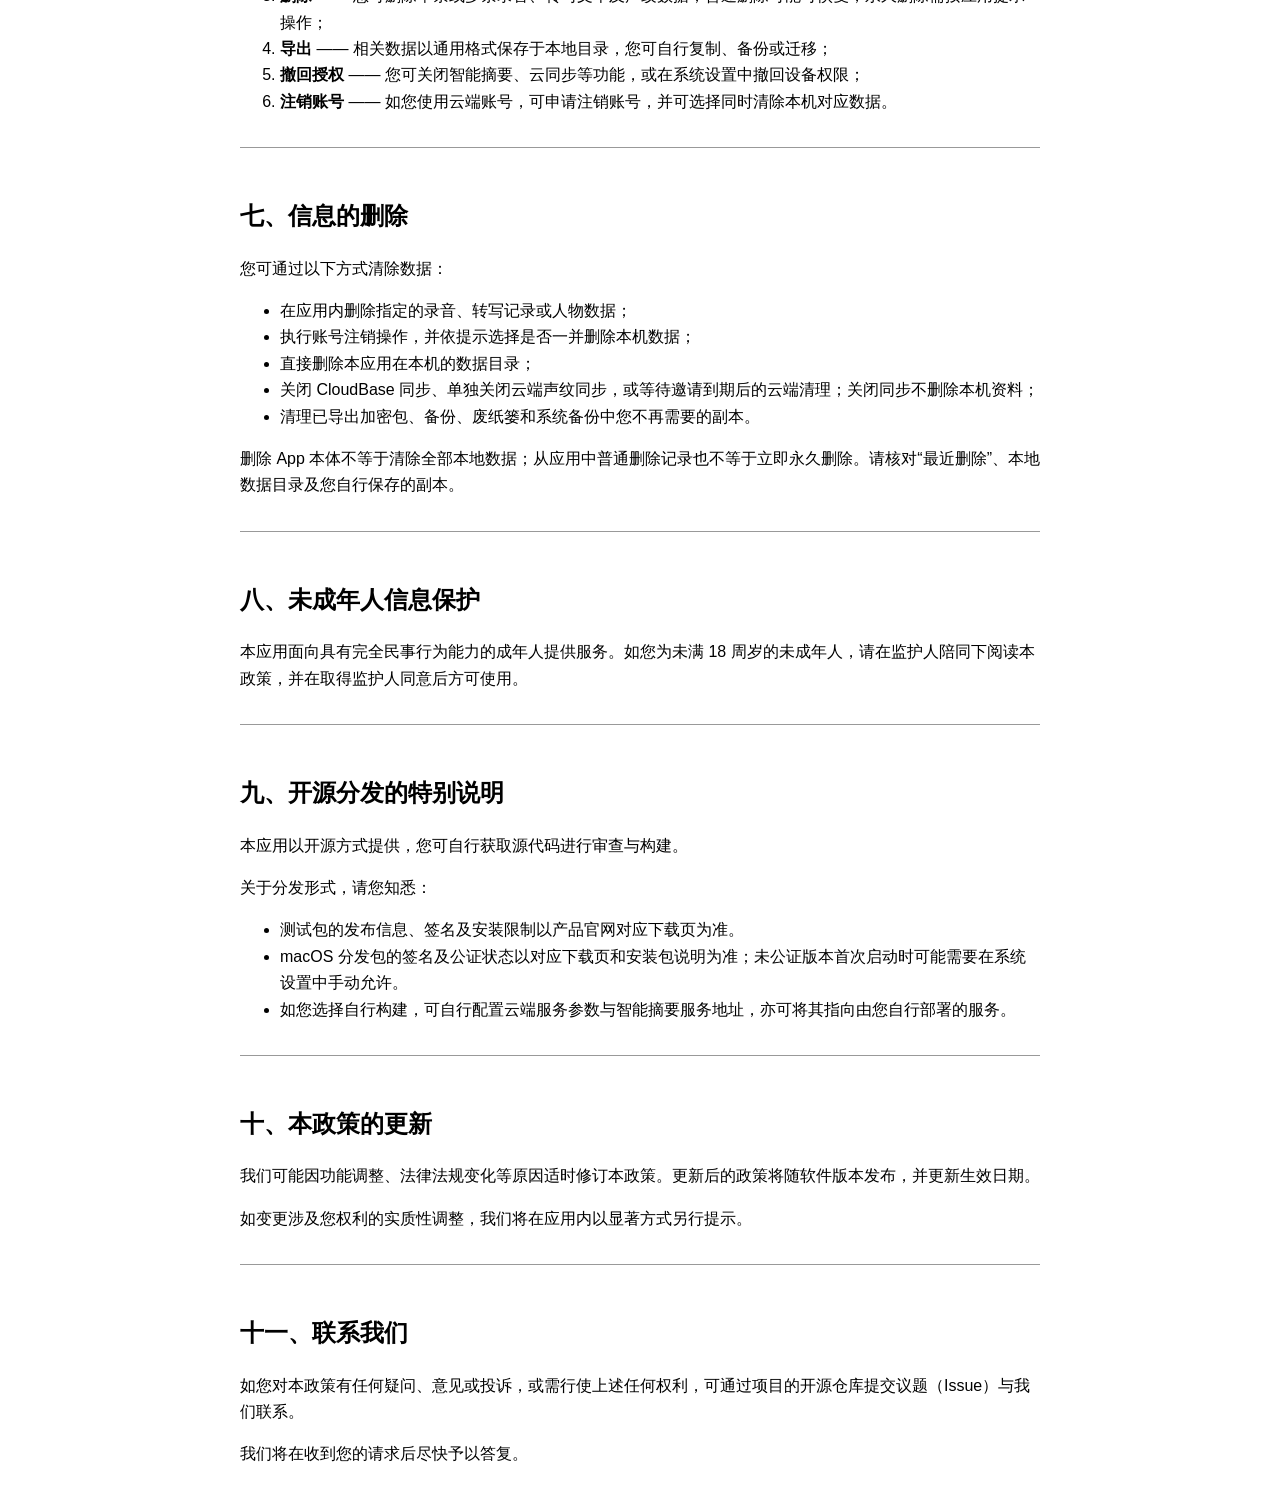
==== commit 00a6fbba: "site: publish Mac Build 79 and clarify Free versus Pro" ====
--- a/privacy-policy.html
+++ b/privacy-policy.html
@@ -1,13 +1,13 @@
 <!doctype html><html lang="zh-CN"><head><meta charset="utf-8"><meta name="viewport" content="width=device-width,initial-scale=1"><title>VoiceMemory 隐私政策</title><style>
 :root{color-scheme:light dark}body{font:16px/1.65 -apple-system,BlinkMacSystemFont,sans-serif;max-width:800px;margin:auto;padding:24px;color:CanvasText;background:Canvas}h1{font-size:1.8em}h2{margin-top:2em}h3{margin-top:1.5em}p,li{overflow-wrap:anywhere}table{border-collapse:collapse;display:block;overflow-x:auto;width:100%}th,td{border:1px solid #999;padding:8px;text-align:left;min-width:100px}blockquote{margin:1em 0;padding:.5em 1em;border-left:4px solid #2589ee;background:rgba(128,128,128,.1)}hr{border:0;border-top:1px solid #999;margin:2em 0}
 </style></head><body><h1>VoiceMemory 隐私政策</h1>
-<p><strong>生效日期</strong>：2026 年 10 月 13 日</p>
-<p><strong>适用版本</strong>：1.2</p>
+<p><strong>生效日期</strong>：2026 年 10 月 22 日</p>
+<p><strong>适用版本</strong>：macOS 1.2（Build 79 起）；iOS 测试版的同步功能以实际安装版本为准</p>
 <p><strong>适用范围</strong>：以开源方式分发的 macOS 和 iOS 版本</p>
 <hr>
 <h2>引言</h2>
 <p>VoiceMemory（以下简称「本应用」）是一款在本地设备上运行的语音记录与管理工具，由项目维护者（以下简称「我们」）以开源方式提供。</p>
-<p>我们充分理解语音记录可能包含您个人生活与工作中的敏感内容。本应用在设计上以<strong>本机处理</strong>为基本原则：录音和转写默认保存在您的设备上。您主动使用加密包分享、iCloud 同步或 AI 摘要等功能时，相关数据会依下文所述离开本机。</p>
+<p>我们充分理解语音记录可能包含您个人生活与工作中的敏感内容。本应用在设计上以<strong>本机处理</strong>为基本原则：录音和转写默认保存在您的设备上。您主动使用加密包分享、CloudBase 加密同步、iCloud 同步或 AI 摘要等功能时，相关数据会依下文所述离开本机。</p>
 <p>本政策旨在向您说明本应用在何种情形下会处理您的信息、如何处理，以及您所享有的权利。<strong>请您在安装与使用本应用前仔细阅读本政策。</strong> 您开始使用本应用，即表示您已充分理解并同意本政策所述内容。</p>
 <p>如您不同意本政策的任何条款，请立即停止安装与使用本应用。</p>
 <hr>
@@ -15,10 +15,10 @@
 <h3>1.1 您在使用功能时产生的信息</h3>
 <table><thead><tr><th>信息类型</th><th>说明</th><th>存储位置</th></tr></thead><tbody>
 <tr><td>录音音频</td><td>您通过本应用录制的语音内容</td><td>您的设备本地</td></tr>
-<tr><td>转写文本</td><td>由录音转换生成的文字内容</td><td>您的设备本地</td></tr>
-<tr><td>项目与事件信息</td><td>您创建的分类、标题、备注等</td><td>您的设备本地</td></tr>
-<tr><td>人物信息</td><td>您标注的说话人名称与相关资料</td><td>您的设备本地</td></tr>
-<tr><td>声纹信息</td><td>用于区分不同说话人的生物特征数据</td><td>您的设备本地</td></tr>
+<tr><td>转写文本</td><td>由录音转换生成的文字内容</td><td>默认本机；主动开启 CloudBase 同步后，其密文存入云端</td></tr>
+<tr><td>项目与事件信息</td><td>您创建的分类、标题、备注等</td><td>默认本机；纳入同步范围的资料以密文存入云端</td></tr>
+<tr><td>人物信息</td><td>您标注的说话人名称与相关资料</td><td>默认本机；主动开启同步后以密文存入云端</td></tr>
+<tr><td>声纹信息</td><td>用于区分不同说话人的生物特征数据</td><td>默认本机；另行开启声纹开关后以独立密文对象存入云端</td></tr>
 </tbody></table>
 <h3>1.2 您主动提供的账号信息</h3>
 <p>使用 iPhone 版需要登录账号；Mac 版的账号功能取决于当前发布版本和登录状态。注册或登录时，您提供的<strong>电子邮箱、昵称（如有）和密码</strong>会通过加密连接提交给腾讯云开发（CloudBase）账号服务进行验证。Mac 版可按设置将密码保存在系统钥匙串；iPhone 版保存登录凭据。请勿将“保存在钥匙串”理解为密码从未提交账号服务。</p>
@@ -39,7 +39,8 @@
 <li>生成并提供录音的文字内容；</li>
 <li>支持您对项目、事件及说话人进行组织与检索；</li>
 <li>完成登录、身份核验、权益与设备管理；</li>
-<li>在您选择使用智能摘要时，生成内容摘要。</li>
+<li>在您选择使用智能摘要时，生成内容摘要；</li>
+<li>在您确认开启 CloudBase 加密同步后，在本人已授权设备之间同步所选资料。</li>
 </ol>
 <p><strong>我们不会将上述信息用于自动化决策、用户画像、定向推送或任何商业营销目的。</strong></p>
 <hr>
@@ -48,20 +49,24 @@
 <h3>3.1 智能摘要服务</h3>
 <p>您主动生成智能摘要时，相关转写文字、已确认的说话人名称，以及可信的录音日期（如有）会传输至<strong>您自行选定的服务商</strong>进行处理。可选服务包括主流 AI 服务、您自行配置的兼容服务，或您已有的 AI 订阅额度；具体可选服务以应用内设置界面显示为准。</p>
 <p>我们不对上述服务商的数据处理行为负责，其处理活动适用各自公开的服务条款与隐私政策。</p>
-<blockquote><strong>重要提示</strong>：您主动分享加密包、调用获授权的本地 Agent、开启 iCloud 同步或生成智能摘要，都可能使相应信息离开本机。处理敏感信息前请核对接收方和具体内容。</blockquote>
+<blockquote><strong>重要提示</strong>：您主动分享加密包、调用获授权的本地 Agent、开启 CloudBase 或 iCloud 同步、生成智能摘要，都可能使相应信息离开本机。处理敏感信息前请核对接收方和具体内容。</blockquote>
 <p>未配置任何服务商时，该功能不会发起任何网络请求。</p>
 <h3>3.2 云端账号服务</h3>
 <p>如您注册或登录云端账号，您的邮箱、昵称（如有）、密码和应用生成的设备标识将提交至<strong>腾讯云开发（CloudBase）</strong>进行处理，用于完成账号注册、登录验证、身份核验与设备管理。</p>
 <p>登录行为<strong>不会</strong>导致您的录音、转写文本或声纹数据被上传。</p>
-<h3>3.3 权益兑换服务</h3>
+<h3>3.3 CloudBase 加密同步（公测）</h3>
+<p>同步总开关和声纹开关默认关闭。您在应用中查看类别、数量和预计容量并确认后，应用会在设备上先压缩、再加密人物、项目、录音文本与摘要及三个自定义摘要模板，再把密文传至 CloudBase 私有存储。只有您另行开启声纹开关，已确认声纹才作为独立密文对象上传。原始音频、AI 凭证和设备设置不上传。云端另外保存执行账号认证、版本、设备限制、容量和过期清理所需的元数据。</p>
+<p>恢复码对应解密密钥，只保存在您自己的设备钥匙串和您自行保存的副本中。新设备需输入来自已授权设备的恢复码，或从已授权设备安全转移密钥。若恢复码与全部已授权设备均丢失，我们无法替您解密云端资料。同步到没有原始音频的设备时，只能阅读文字，不能播放。</p>
+<p>有效 Pro 或终身权益账号，以及获得限时邀请的账号，具备云同步使用资格。当前公测每账号最多 20 MiB 密文、3 台设备；限时邀请最长 30 天。权益或邀请失效后，云端读写会被拒绝；云端副本依服务端清理任务处理，本地资料仍保留。关闭声纹同步时，云端声纹副本进入清理流程，本机声纹保留。服务可能因公测容量或维护而暂时不可用。</p>
+<h3>3.4 权益兑换服务</h3>
 <p>如您使用兑换码兑换使用权益，本应用将向权益服务提交您的<strong>账号标识及兑换码校验信息</strong>，用于完成权益核销。该过程不涉及您的任何业务数据。在线购买渠道尚未开通，当前权益以兑换码方式发放，相关说明以应用内展示为准。</p>
-<h3>3.4 我们不会进行的对外提供</h3>
+<h3>3.5 我们不会进行的对外提供</h3>
 <p>您还可以自行生成和分享加密迁移包或备份包（完整备份包含恢复密钥）；接收方由您在系统分享界面选择。本地 MCP／Agent 接口仅在您启用和授权的范围内读取相应内容。我们不会出售或出租您的信息。</p>
 <hr>
 <h2>四、信息的存储与保护</h2>
 <h3>4.1 存储位置</h3>
 <p>录音、转写等业务数据默认存储于<strong>您自己设备的本地数据目录</strong>，而非我们的账号服务器。您主动导出的加密包会存储于本机导出目录或您选择的位置。</p>
-<p>iCloud 云同步功能尚未作为可用功能提供，本政策在此先行说明。如您后续主动开启该功能（默认为关闭状态），人物、项目、事件等结构化数据以及已确认的声纹向量可能通过 Apple iCloud 在您本人名下的设备之间同步；原始录音和转写文本不由该同步功能上传。同步数据受 Apple iCloud 的传输及存储保护约束。</p>
+<p>iCloud 同步与 CloudBase 加密同步使用不同的账号标识和数据通道。您单独开启 iCloud 同步时，人物、项目、事件等结构化数据以及已确认的声纹向量可能通过 Apple iCloud 在您本人名下的设备之间同步；原始录音和转写文本不由该同步功能上传。同步数据受 Apple iCloud 的传输及存储保护约束。</p>
 <h3>4.2 安全措施</h3>
 <ul>
 <li>传输环节均采用加密通信协议；</li>
@@ -70,7 +75,7 @@
 </ul>
 <blockquote>请您理解：尽管我们采取了前述措施，但任何技术手段均无法保证信息的绝对安全。您应自行妥善保管设备，并对设备访问权限加以管理。</blockquote>
 <h3>4.3 存储期限</h3>
-<p>本地数据会持续保留，直到您按应用提供的永久删除流程或手动清理对应数据目录。普通删除可能先移入“最近删除”或废纸篓；已有备份和导出包需分别清理。仅卸载 macOS 应用程序不一定清除其数据目录。账号服务和 iCloud 的数据保留分别依其服务规则及您的设置处理。</p>
+<p>本地数据会持续保留，直到您按应用提供的永久删除流程或手动清理对应数据目录。普通删除可能先移入“最近删除”或废纸篓；已有备份和导出包需分别清理。仅卸载 macOS 应用程序不一定清除其数据目录。账号服务和 iCloud 的数据保留分别依其服务规则及您的设置处理。CloudBase 加密同步资格失效后云端立即拒绝读写，云端密文依清理任务处理；您应及时导出并妥善保管本地加密备份。</p>
 <hr>
 <h2>五、设备权限</h2>
 <p>本应用在运行过程中可能向您申请以下系统权限：</p>
@@ -97,6 +102,7 @@
 <li>在应用内删除指定的录音、转写记录或人物数据；</li>
 <li>执行账号注销操作，并依提示选择是否一并删除本机数据；</li>
 <li>直接删除本应用在本机的数据目录；</li>
+<li>关闭 CloudBase 同步、单独关闭云端声纹同步，或等待邀请到期后的云端清理；关闭同步不删除本机资料；</li>
 <li>清理已导出加密包、备份、废纸篓和系统备份中您不再需要的副本。</li>
 </ul>
 <p>删除 App 本体不等于清除全部本地数据；从应用中普通删除记录也不等于立即永久删除。请核对“最近删除”、本地数据目录及您自行保存的副本。</p>
